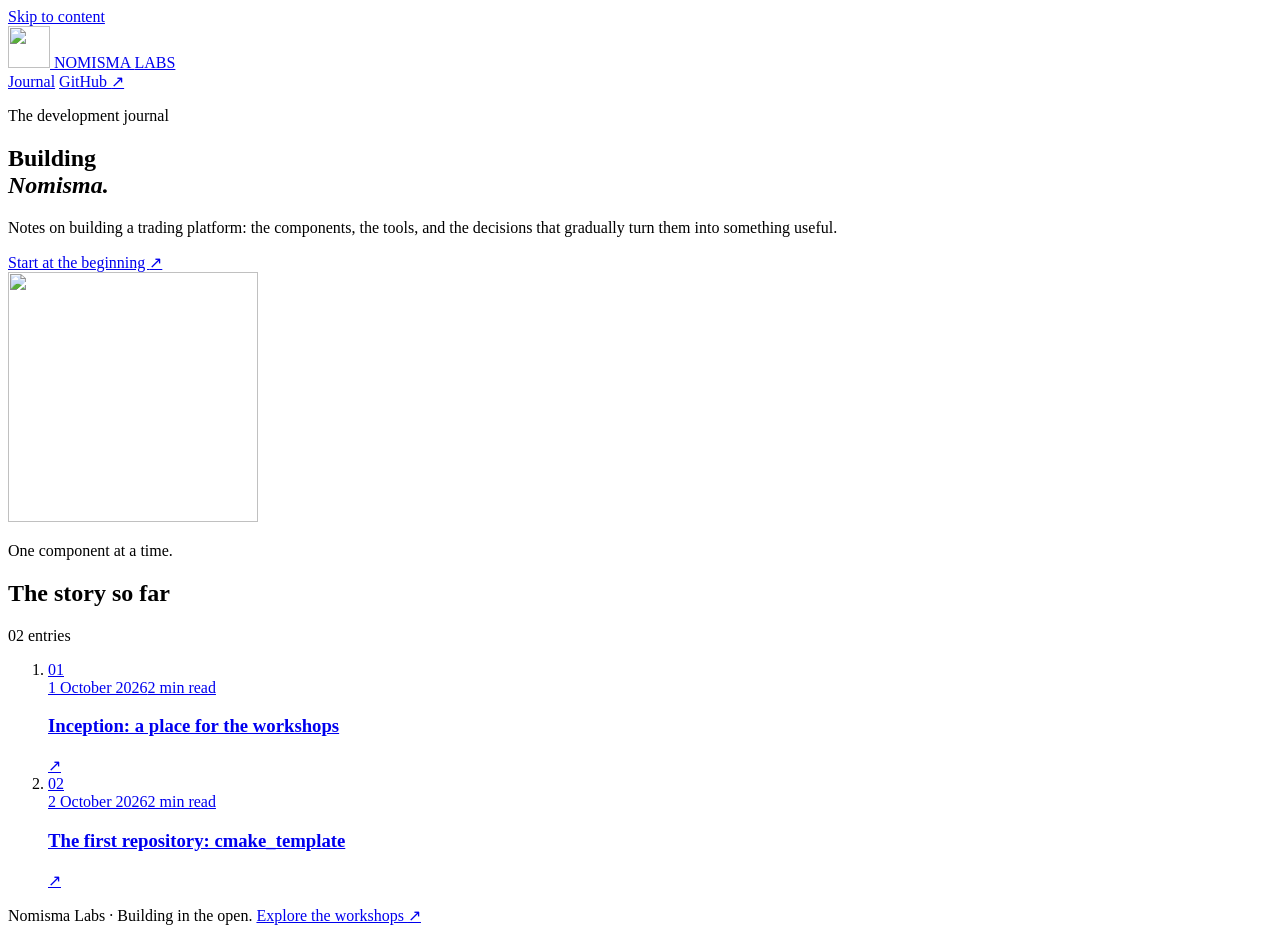
==== docs/index.html @ 35be84a8 "Create initial Nomisma Labs journal website" ====
<!doctype html>
<html lang="en">
<head>
  <meta charset="utf-8">
  <meta name="viewport" content="width=device-width, initial-scale=1">
  <meta name="description" content="Notes on building a trading platform: components, tools and the decisions that connect them.">
  <meta name="theme-color" content="#f6f3ec">
  <title>Building Nomisma · Nomisma Labs</title>
  <link rel="icon" type="image/png" href="/assets/nomisma-coin.png">
  <link rel="stylesheet" href="/assets/style.css">
</head>
<body>
  <a class="skip-link" href="#main">Skip to content</a>
  <header class="site-header shell">
    <a class="brand" href="/" aria-label="Nomisma Labs home">
      <img src="/assets/nomisma-coin.png" width="42" height="42" alt="">
      <span>NOMISMA <span class="brand-light">LABS</span></span>
    </a>
    <nav aria-label="Main navigation">
      <a href="/">Journal</a>
      <a href="https://github.com/nomisma-labs">GitHub <span aria-hidden="true">↗</span></a>
    </nav>
  </header>
  <main id="main" class="shell">
    <section class="intro" aria-labelledby="journal-title">
      <div>
        <p class="eyebrow"><span class="gold-dot" aria-hidden="true"></span> The development journal</p>
        <h1 id="journal-title">Building<br><em>Nomisma.</em></h1>
        <p class="intro-copy">Notes on building a trading platform: the components, the tools, and the decisions that gradually turn them into something useful.</p>
        <a class="start-link" href="/2026-10-01/inception/">Start at the beginning <span aria-hidden="true">↗</span></a>
      </div>
      <div class="coin-panel" aria-hidden="true">
        <div class="coin-orbit"><img src="/assets/nomisma-coin.png" alt="" width="250" height="250"></div>
        <p>One component at a time.</p>
      </div>
    </section>
    <section class="entries" aria-labelledby="entries-title">
      <div class="section-heading"><h2 id="entries-title">The story so far</h2><span>02 entries</span></div>
      <ol class="entry-list">
        <li>
          <a class="entry" href="/2026-10-01/inception/">
            <span class="entry-number">01</span>
            <div class="entry-content">
              <div class="entry-meta"><time datetime="2026-10-01">1 October 2026</time><span>2 min read</span></div>
              <h3>Inception: a place for the workshops</h3>
            </div>
            <span class="entry-arrow" aria-hidden="true">↗</span>
          </a>
        </li>
        <li>
          <a class="entry" href="/2026-10-02/base-repo/">
            <span class="entry-number">02</span>
            <div class="entry-content">
              <div class="entry-meta"><time datetime="2026-10-02">2 October 2026</time><span>2 min read</span></div>
              <h3>The first repository: cmake_template</h3>
            </div>
            <span class="entry-arrow" aria-hidden="true">↗</span>
          </a>
        </li>
      </ol>
    </section>
  </main>
  <footer class="site-footer shell">
    <span>Nomisma Labs <span class="footer-dot" aria-hidden="true">·</span> Building in the open.</span>
    <a href="https://github.com/nomisma-labs">Explore the workshops <span aria-hidden="true">↗</span></a>
  </footer>
</body>
</html>
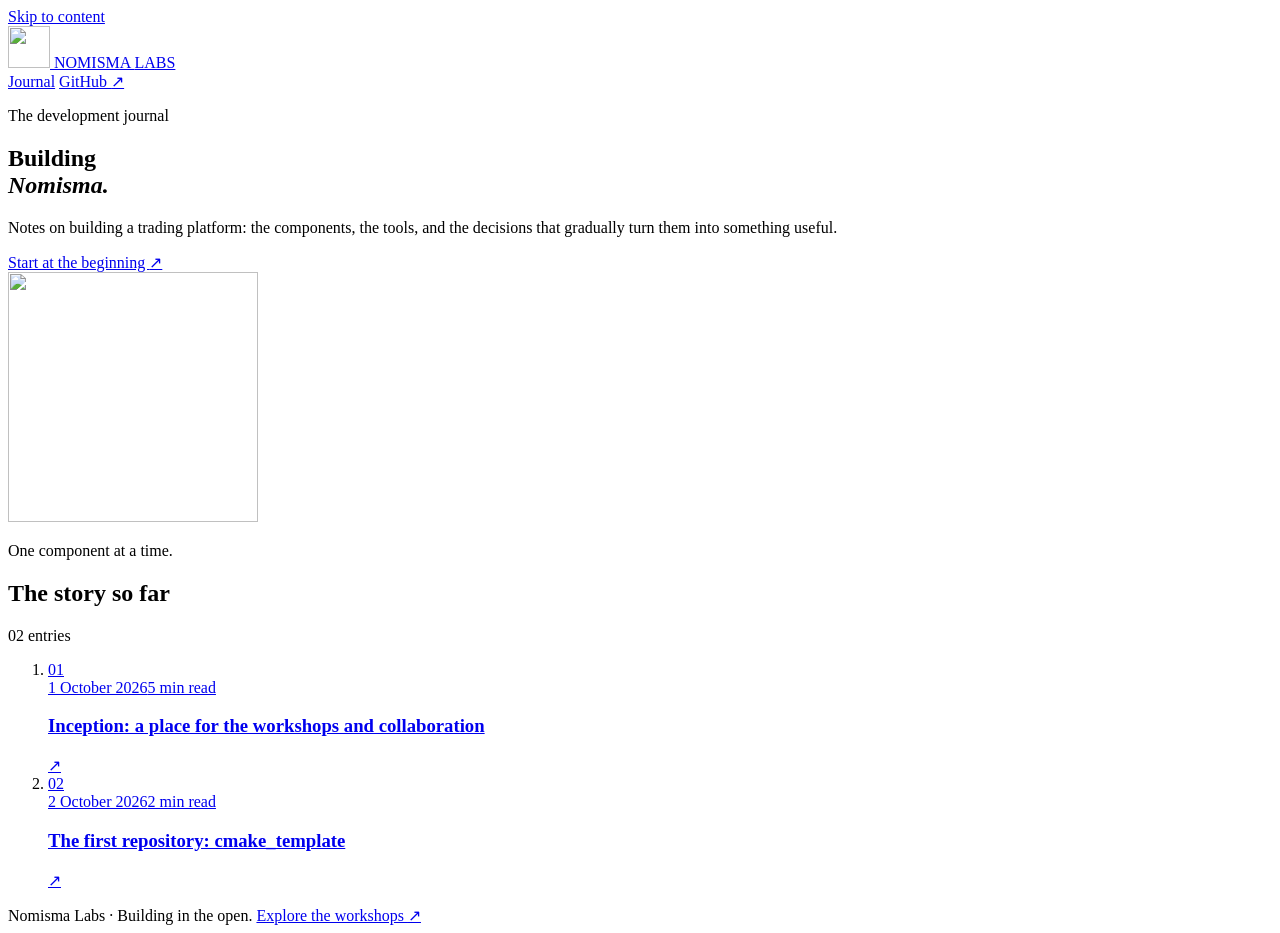
==== commit 107dc2b3: "Publish the revised Inception article and workshop diagram" ====
--- a/docs/index.html
+++ b/docs/index.html
@@ -41,8 +41,8 @@
           <a class="entry" href="/2026-10-01/inception/">
             <span class="entry-number">01</span>
             <div class="entry-content">
-              <div class="entry-meta"><time datetime="2026-10-01">1 October 2026</time><span>2 min read</span></div>
-              <h3>Inception: a place for the workshops</h3>
+              <div class="entry-meta"><time datetime="2026-10-01">1 October 2026</time><span>5 min read</span></div>
+              <h3>Inception: a place for the workshops and collaboration</h3>
             </div>
             <span class="entry-arrow" aria-hidden="true">↗</span>
           </a>
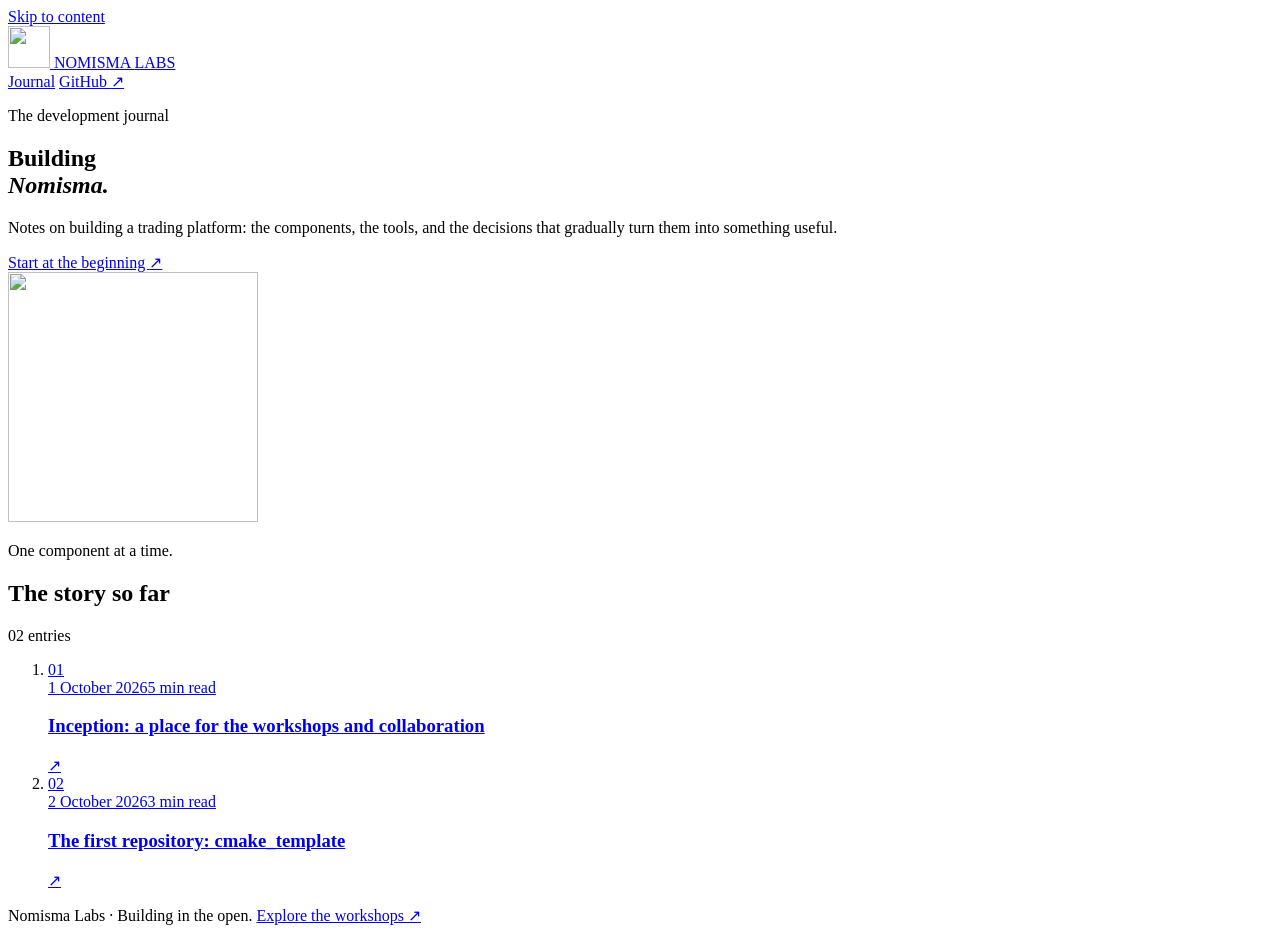
==== commit 3413dc6d: "Publish the revised cmake_template article and diagrams" ====
--- a/docs/index.html
+++ b/docs/index.html
@@ -51,7 +51,7 @@
           <a class="entry" href="/2026-10-02/base-repo/">
             <span class="entry-number">02</span>
             <div class="entry-content">
-              <div class="entry-meta"><time datetime="2026-10-02">2 October 2026</time><span>2 min read</span></div>
+              <div class="entry-meta"><time datetime="2026-10-02">2 October 2026</time><span>3 min read</span></div>
               <h3>The first repository: cmake_template</h3>
             </div>
             <span class="entry-arrow" aria-hidden="true">↗</span>
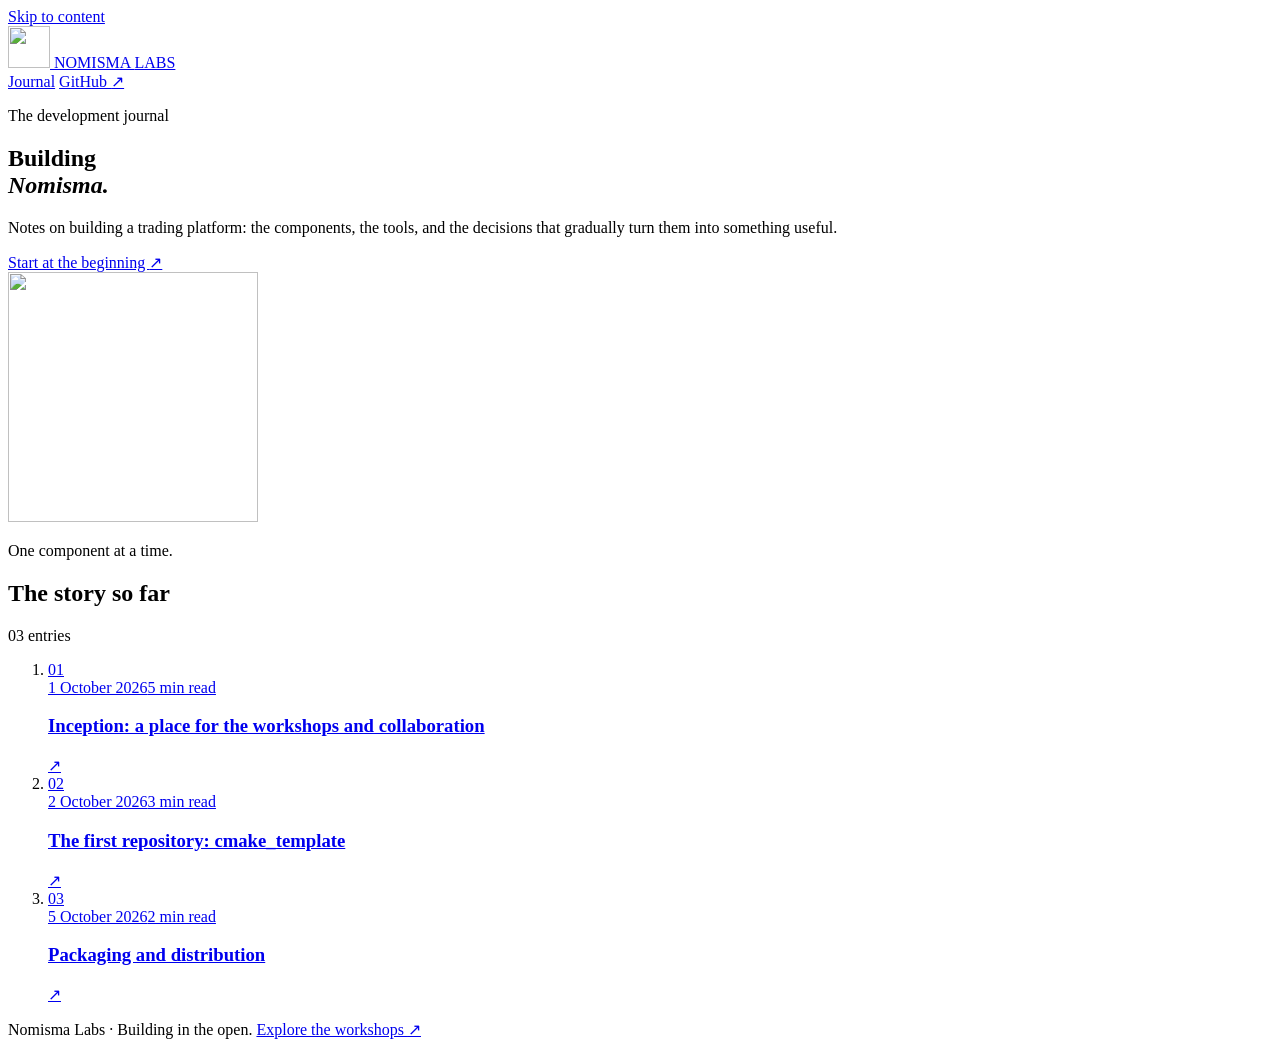
==== commit bf9ef9c6: "Publish Packaging and distribution" ====
--- a/docs/index.html
+++ b/docs/index.html
@@ -35,7 +35,7 @@
       </div>
     </section>
     <section class="entries" aria-labelledby="entries-title">
-      <div class="section-heading"><h2 id="entries-title">The story so far</h2><span>02 entries</span></div>
+      <div class="section-heading"><h2 id="entries-title">The story so far</h2><span>03 entries</span></div>
       <ol class="entry-list">
         <li>
           <a class="entry" href="/2026-10-01/inception/">
@@ -48,11 +48,21 @@
           </a>
         </li>
         <li>
-          <a class="entry" href="/2026-10-02/base-repo/">
+          <a class="entry" href="/2026-10-02/first-repo/">
             <span class="entry-number">02</span>
             <div class="entry-content">
               <div class="entry-meta"><time datetime="2026-10-02">2 October 2026</time><span>3 min read</span></div>
               <h3>The first repository: cmake_template</h3>
+            </div>
+            <span class="entry-arrow" aria-hidden="true">↗</span>
+          </a>
+        </li>
+        <li>
+          <a class="entry" href="/2026-10-05/packaging/">
+            <span class="entry-number">03</span>
+            <div class="entry-content">
+              <div class="entry-meta"><time datetime="2026-10-05">5 October 2026</time><span>2 min read</span></div>
+              <h3>Packaging and distribution</h3>
             </div>
             <span class="entry-arrow" aria-hidden="true">↗</span>
           </a>
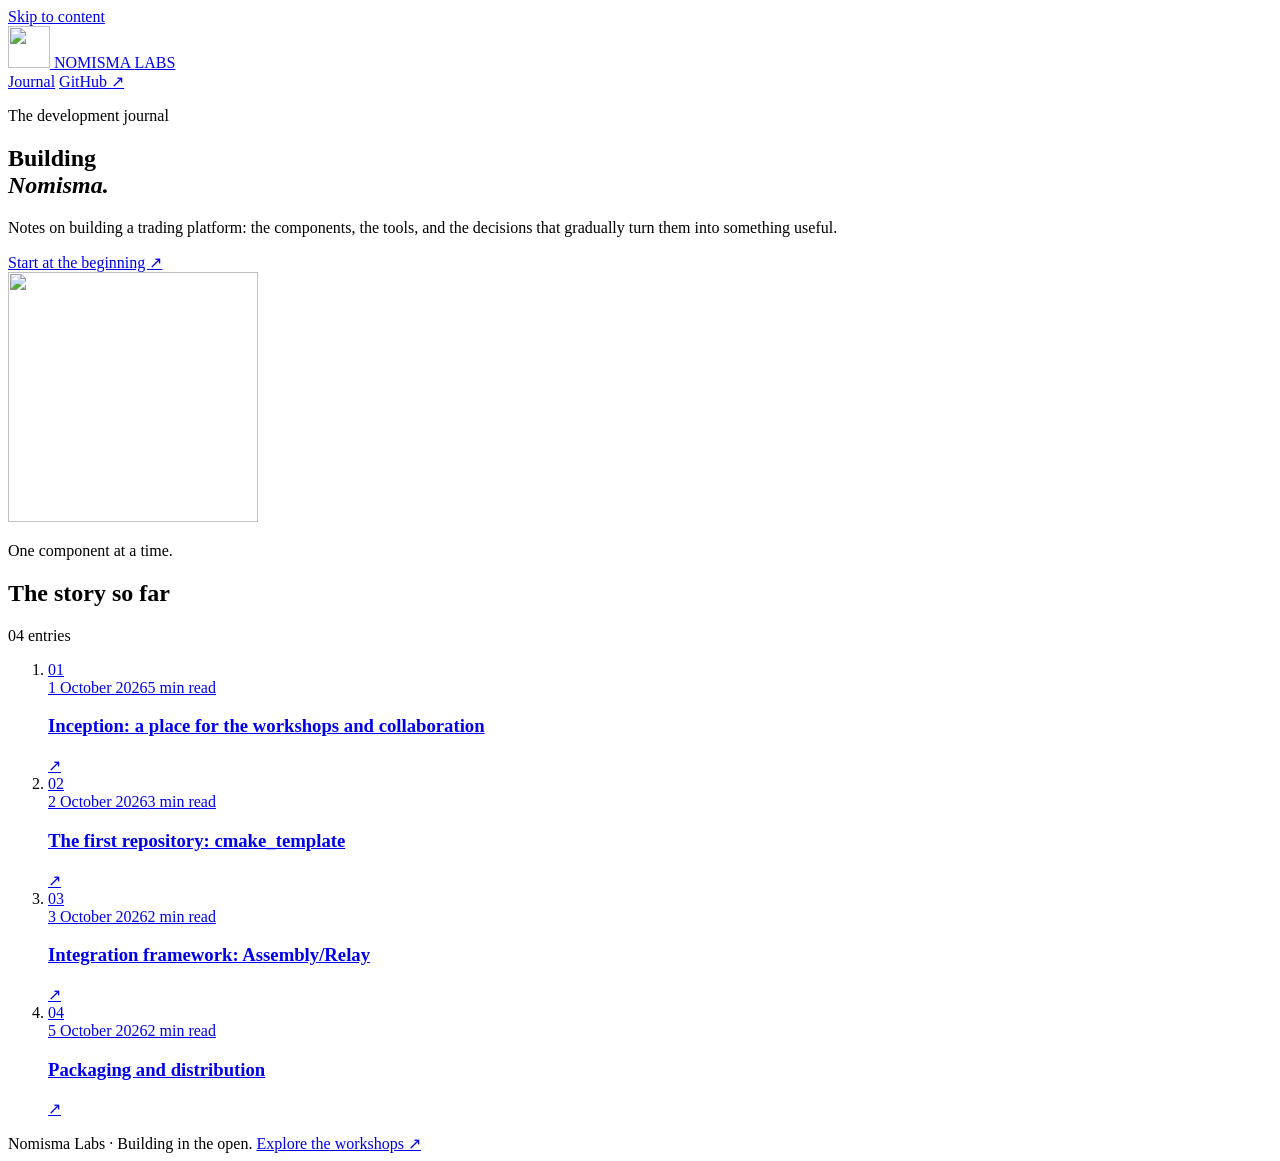
==== commit 22396e6f: "Publish Integration framework: Assembly/Relay" ====
--- a/docs/index.html
+++ b/docs/index.html
@@ -35,7 +35,7 @@
       </div>
     </section>
     <section class="entries" aria-labelledby="entries-title">
-      <div class="section-heading"><h2 id="entries-title">The story so far</h2><span>03 entries</span></div>
+      <div class="section-heading"><h2 id="entries-title">The story so far</h2><span>04 entries</span></div>
       <ol class="entry-list">
         <li>
           <a class="entry" href="/2026-10-01/inception/">
@@ -58,8 +58,18 @@
           </a>
         </li>
         <li>
+          <a class="entry" href="/2026-10-03/assembly-relay/">
+            <span class="entry-number">03</span>
+            <div class="entry-content">
+              <div class="entry-meta"><time datetime="2026-10-03">3 October 2026</time><span>2 min read</span></div>
+              <h3>Integration framework: Assembly/Relay</h3>
+            </div>
+            <span class="entry-arrow" aria-hidden="true">↗</span>
+          </a>
+        </li>
+        <li>
           <a class="entry" href="/2026-10-05/packaging/">
-            <span class="entry-number">03</span>
+            <span class="entry-number">04</span>
             <div class="entry-content">
               <div class="entry-meta"><time datetime="2026-10-05">5 October 2026</time><span>2 min read</span></div>
               <h3>Packaging and distribution</h3>
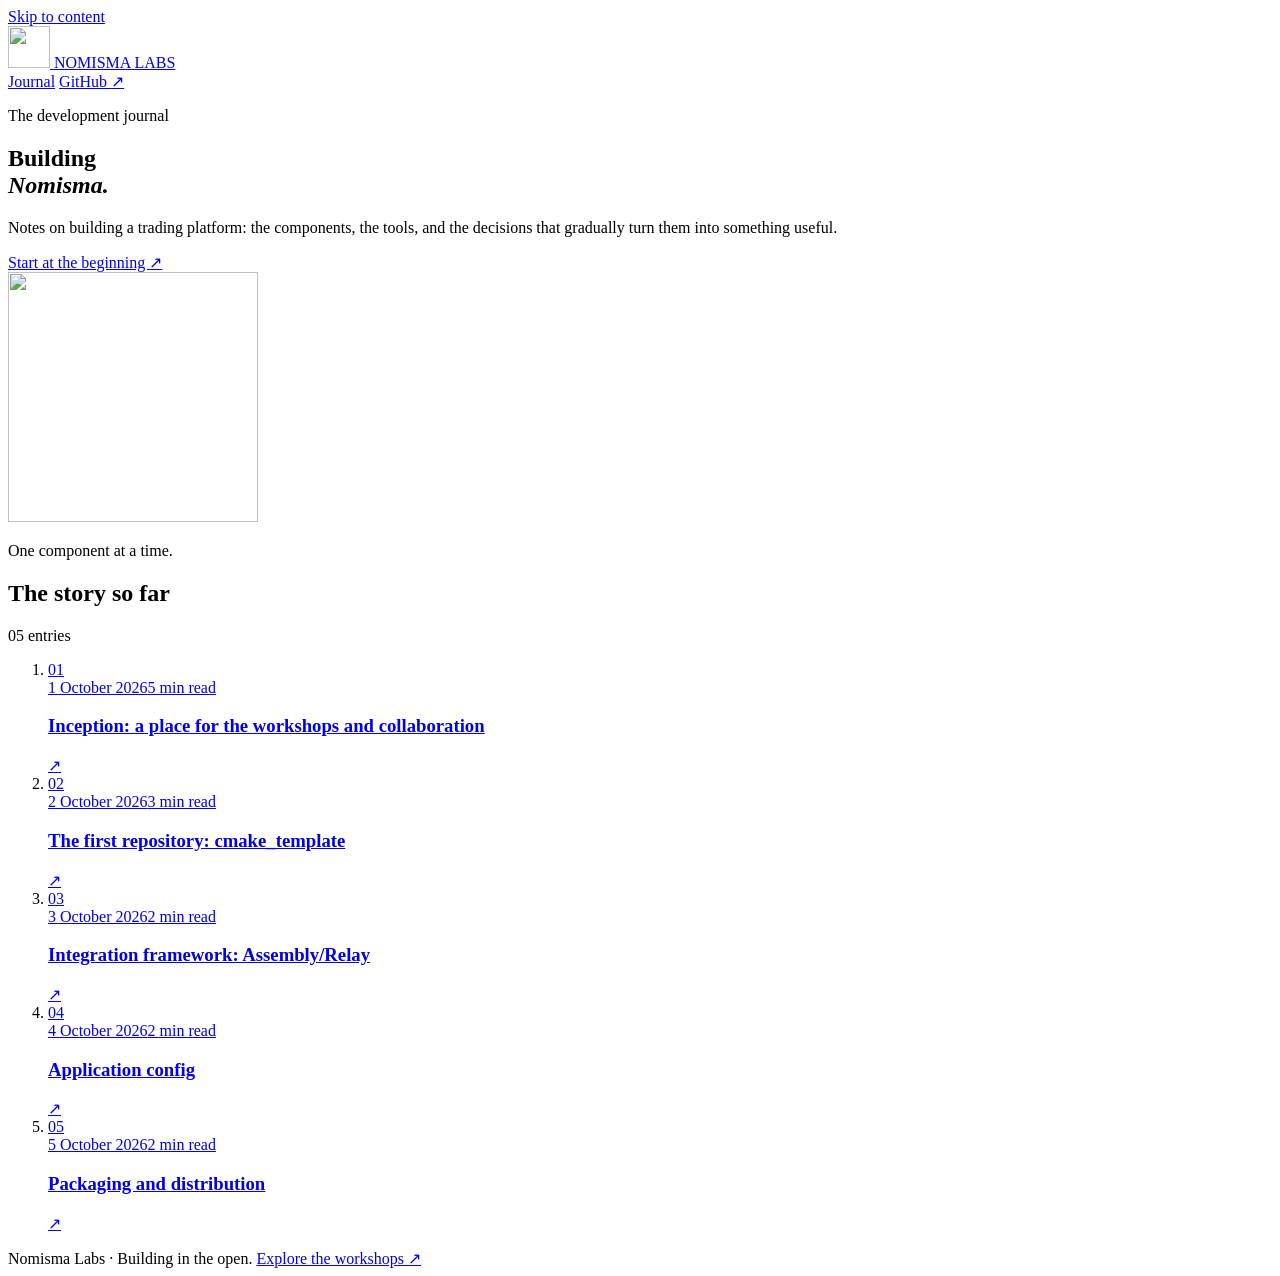
==== commit fd544ce1: "Publish Application config and update Assembly/Relay navigation" ====
--- a/docs/index.html
+++ b/docs/index.html
@@ -35,7 +35,7 @@
       </div>
     </section>
     <section class="entries" aria-labelledby="entries-title">
-      <div class="section-heading"><h2 id="entries-title">The story so far</h2><span>04 entries</span></div>
+      <div class="section-heading"><h2 id="entries-title">The story so far</h2><span>05 entries</span></div>
       <ol class="entry-list">
         <li>
           <a class="entry" href="/2026-10-01/inception/">
@@ -68,8 +68,18 @@
           </a>
         </li>
         <li>
+          <a class="entry" href="/2026-10-04/application-config/">
+            <span class="entry-number">04</span>
+            <div class="entry-content">
+              <div class="entry-meta"><time datetime="2026-10-04">4 October 2026</time><span>2 min read</span></div>
+              <h3>Application config</h3>
+            </div>
+            <span class="entry-arrow" aria-hidden="true">↗</span>
+          </a>
+        </li>
+        <li>
           <a class="entry" href="/2026-10-05/packaging/">
-            <span class="entry-number">04</span>
+            <span class="entry-number">05</span>
             <div class="entry-content">
               <div class="entry-meta"><time datetime="2026-10-05">5 October 2026</time><span>2 min read</span></div>
               <h3>Packaging and distribution</h3>
